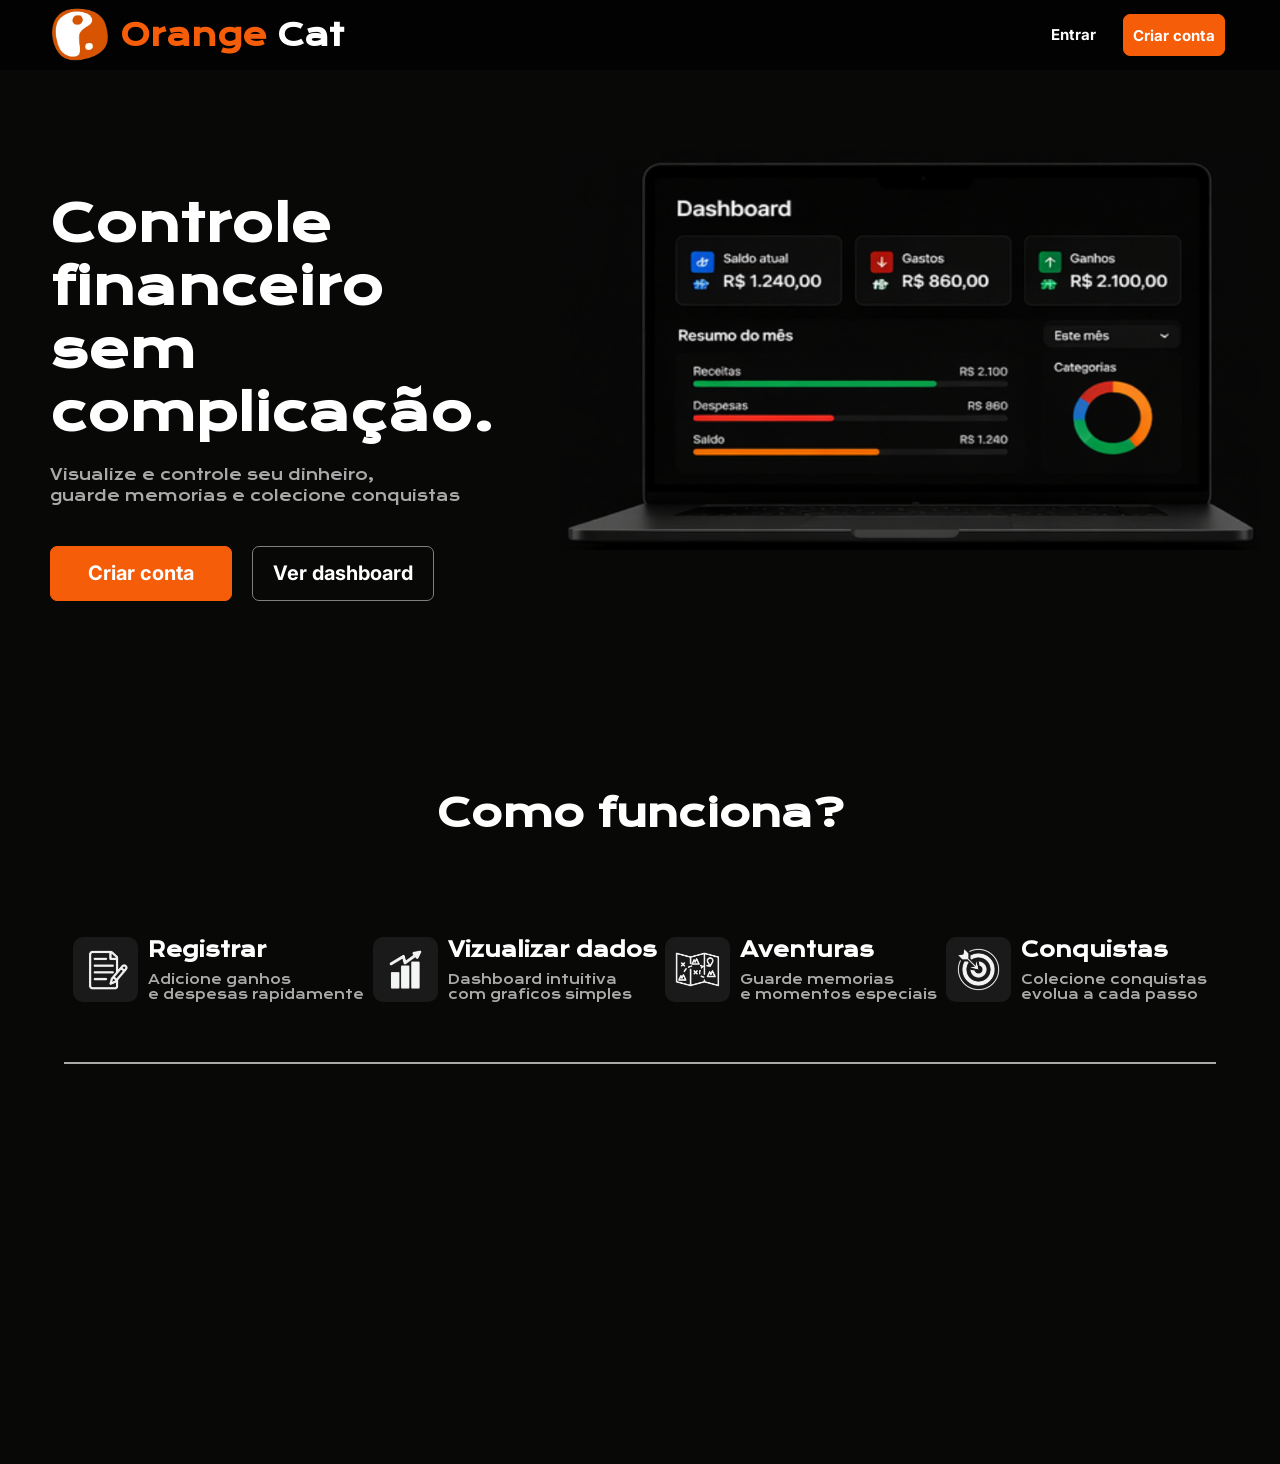
==== public/index.html @ da811954 "atualização 30/04" ====
<!doctype html>
<html lang="en">
  <head>
    <meta charset="UTF-8" />
    <meta name="viewport" content="width=device-width, initial-scale=1.0" />
    <title>Orange Cat</title>
    <link rel="icon" type="image/png" href="assets/icones/log-sem-fundo.png" />
    <link rel="stylesheet" href="css/style.css" />
    <link rel="preconnect" href="https://fonts.googleapis.com" />
    <link rel="preconnect" href="https://fonts.gstatic.com" crossorigin />
    <link
      href="https://fonts.googleapis.com/css2?family=Inter:ital,opsz,wght@0,14..32,100..900;1,14..32,100..900&family=Krona+One&family=Manrope:wght@200..800&display=swap"
      rel="stylesheet"
    />
  </head>
  <body>
    <header id="cabecalho">
      <div class="ft_e_nm">
        <img
          src="assets/icones/log-sem-fundo.png"
          style="height: 90px; width: 80px"
        />
        <span> <span style="color: #f65d09">Orange</span> Cat</span>
      </div>
      <div class="criar_conta_he">
        <div class="entrarHeader">
          <a class="bh_entrar" href="login.html">Entrar</a
          ><a class="bh_cadastrar" href="cadastro.html">Criar conta</a>
        </div>
      </div>
    </header>
    <div id="primeiraPt">
      <div class="primeiraPt_esquerda">
        <h2>Controle financeiro<br />sem complicação.</h2>
        <span class="sp_cinza"
          >Visualize e controle seu dinheiro,<br />guarde memorias e colecione
          conquistas</span
        >
        <br />
        <div class="pPt_bts">
          <a class="b_P" href="cadastro.html">Criar conta</a>
          <a class="bh_ppt_dash" href="dashboard/dashboard.html"
            >Ver dashboard</a
          >
        </div>
      </div>
      <div class="primeiraPt_direita">
        <img class="imagem_pc" src="assets/img/pc_temporario_dash_fake.png" />
      </div>
    </div>
    <div id="segundaPt">
      <h3>Como funciona?</h3>
      <div class="pt_infos">
        <div class="infoP">
          <img src="assets/icones/icon_notas.png" />
          <div class="texto_cb">
            <h4>Registrar</h4>
            <span>Adicione ganhos<br />e despesas rapidamente</span>
          </div>
        </div>
        <div class="infoP">
          <img src="assets/icones/icon_grafico.png" />
          <div class="texto_cb">
            <h4>Vizualizar dados</h4>
            <span>Dashboard intuitiva<br />com graficos simples</span>
          </div>
        </div>
        <div class="infoP">
          <img src="assets/icones/icon_mapa.png" />
          <div class="texto_cb">
            <h4>Aventuras</h4>
            <span>Guarde memorias<br />e momentos especiais</span>
          </div>
        </div>
        <div class="infoP">
          <img src="assets/icones/icon_conquista.png" />
          <div class="texto_cb">
            <h4>Conquistas</h4>
            <span>Colecione conquistas<br />evolua a cada passo</span>
          </div>
        </div>
      </div>
    </div>
  </body>
</html>
<script>
  function verificarScroll() {
    let navbar = document.getElementById("cabecalho");

    if (window.scrollY > 50) {
      navbar.classList.add("scroll");
    } else {
      navbar.classList.remove("scroll");
    }
  }

  window.onscroll = verificarScroll;
</script>
---- public/css/style.css ----
body{
    margin: 0;
    background-color: #080807;
    font-family: "Krona One", sans-serif;
    color: white;
}
a{
    display: flex;
    justify-content: center;
    align-items: center;
    transition: 0.2s;
    font-weight: bold;
    text-decoration: none;
    font-family: "Inter", sans-serif;
}
.b_P:hover{
    color: #f65d09;
    background-color: white;
    border: 1px solid white;
}
.bh_ppt_dash:hover{
    color: #080807;
    background-color: white;
    border: 1px solid white;
}
.entrarHeader{
    display: flex;
    flex-direction: row;
}

#cabecalho{
    position: relative;

    left: 50%;
    transform: translateX(-50%);
    background-color: #020202;
    display: flex;
    width: 100%;
    height: 70px;
    align-items: center;
    justify-content: space-between;
    transition: 
    width 0.3s,
    height 0.3s,
    background-color 0.3s,
    box-shadow 0.3s,
    border-radius 0.3s;
}

#cabecalho.scroll{
    position: fixed;
    width: 900px;
    backdrop-filter: blur(10px);
    background-color: rgba(0,0,0,0.7);
    left: 50%;
    transform: translateX(-50%);
    border-radius: 20px;
    border: 1px solid darkgray;

    transition: 
    width 0.5s ,
    height 0.5s,
    background-color 0.5s,
    box-shadow 0.5s,
    border-radius 0.5s;
}
.ft_e_nm{
    display: flex;
    height: 100px;
    width: 500px;
    color: white;
    align-items: center;
    font-size: 30px;
    font-weight: bold;
    font-family: "Krona One", sans-serif;
    margin-left: 40px;

}
.criar_conta_he{
    margin-right: 55px;
    gap: 5px;
}
.criar_conta_he a{
    width: 100px;
    height: 40px;
    border-radius: 7px;
    font-size: 15px;
    font-weight: bold;
    color: white;
    
}

.bh_entrar{
    background-color: transparent;
    border: 0;
    color: white;
}

.bh_cadastrar{
    background-color: #f65d09;
    border: 1px solid #f65d09;

}

h2{
    color: white;
    font-size: 50px;
    margin-bottom: 20px;
}
.sp_cinza{
    color: darkgray;
    font-size: 15px;
}

#primeiraPt{
    width: 900px;
    display: flex;
    width: 100%;
    flex-direction: row;
    padding-top: 50px;
    justify-content: space-around;
    margin-top: 30px;
}

.pPt_bts {
    display: flex;
    align-items: center;
    gap: 20px;
    margin-top: 40px;
}

.pPt_bts a{
    width: 180px;
    height: 53px;
    border-radius: 7px;
    font-size: 20px;
    font-weight: bold;
    color: white;
}
.b_P{
    background-color: #f65d09;
    border: 1px solid #f65d09;

}
.bh_ppt_dash{
    background-color: transparent;
    border: 1px solid grey;
}
.imagem_pc{
    width: 700px;
    height: 400px;
}
.primeiraPt_esquerda{
    margin-left: 50px;
}
.primeiraPt_direita{
    margin-right: 20px;
}
#segundaPt{
    display: flex;
    flex-direction: column;
    align-items: center;
    padding-top: 150px;
    
}
.infoP{
    display: flex;
    flex-direction: row;
    gap: 10px;
    transition: 0.3s;
}
.infoP:hover{
    scale: 1.1;
    transform: translateY(-10px);
    }
.infoP img{
    width: 65px;
    height: 65px;
    border-radius: 10px;
}
h4{
    margin: 0;
}
.texto_cb{
    font-size: 20px;
    display: flex;
    justify-content: space-between;
    flex-direction: column;
}
.texto_cb span{
    display: block;
    font-size: 13px;
    line-height: 15px;
    color: darkgray;
}

.pt_infos{
    display: flex;
    flex-direction: row;
    justify-content: space-evenly;
    width: 90%;
    border-bottom:2px solid darkgray;
    padding-bottom: 60px ;
    margin-bottom: 400px;
}
h3{
    font-size: 38px;
    margin-bottom: 100px;
}
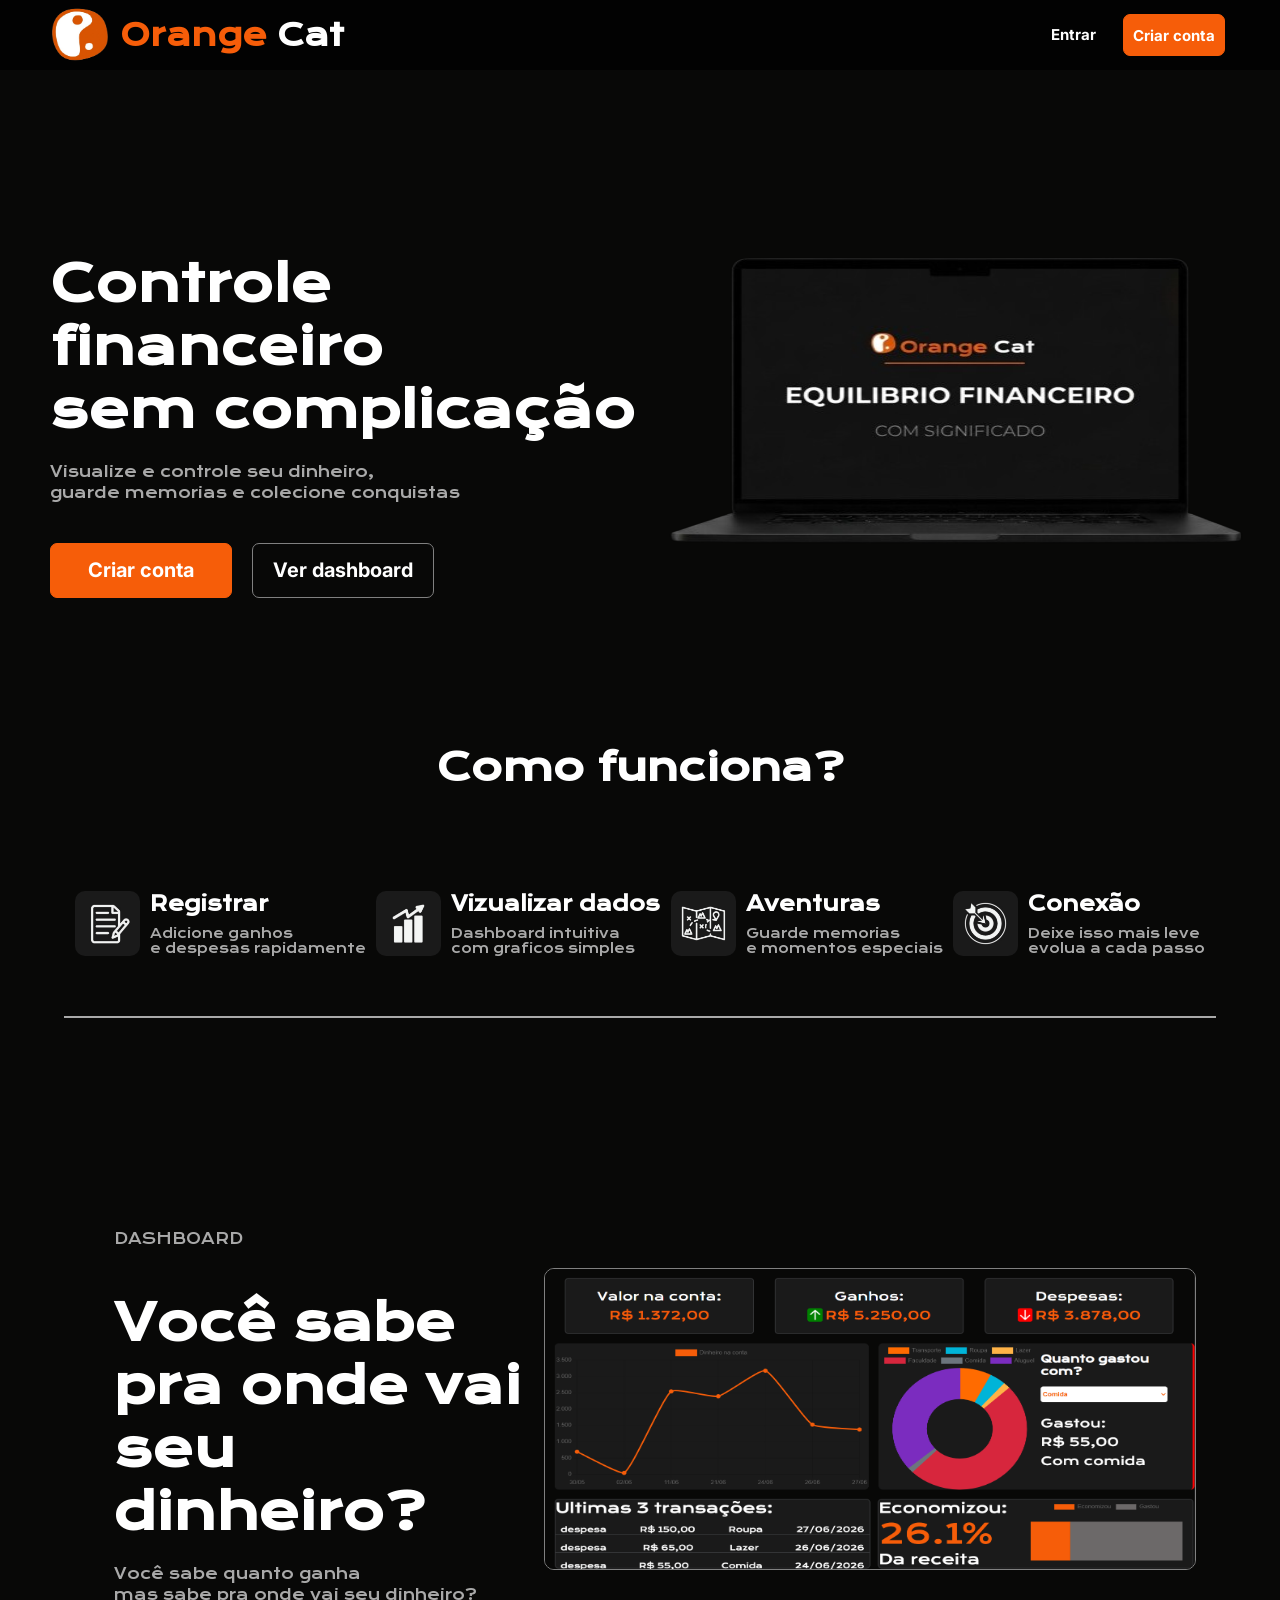
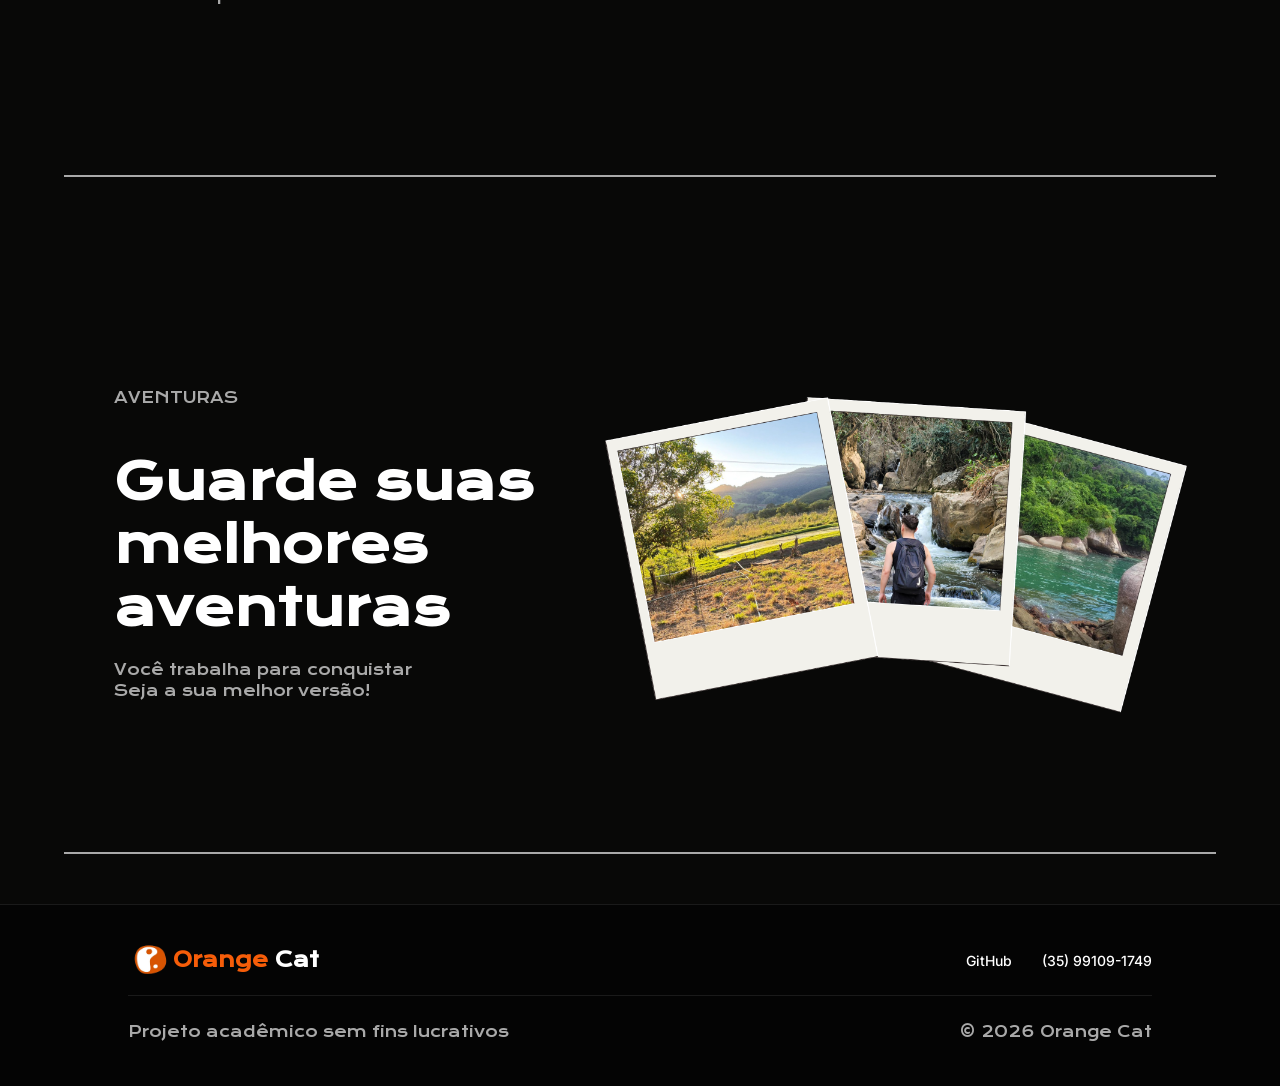
==== commit 2fb006a0: "feat provavelmente esta pronto" ====
--- a/public/index.html
+++ b/public/index.html
@@ -8,8 +8,10 @@
     <link rel="stylesheet" href="css/style.css" />
     <link rel="preconnect" href="https://fonts.googleapis.com" />
     <link rel="preconnect" href="https://fonts.gstatic.com" crossorigin />
+    <link rel="preconnect" href="https://fonts.googleapis.com" />
+    <link rel="preconnect" href="https://fonts.gstatic.com" crossorigin />
     <link
-      href="https://fonts.googleapis.com/css2?family=Inter:ital,opsz,wght@0,14..32,100..900;1,14..32,100..900&family=Krona+One&family=Manrope:wght@200..800&display=swap"
+      href="https://fonts.googleapis.com/css2?family=Inter:ital,opsz,wght@0,14..32,100..900;1,14..32,100..900&family=Krona+One&family=Manrope:wght@200..800&family=Outfit:wght@100..900&family=Poppins:ital,wght@0,100;0,200;0,300;0,400;0,500;0,600;0,700;0,800;0,900;1,100;1,200;1,300;1,400;1,500;1,600;1,700;1,800;1,900&family=Roboto+Mono:ital,wght@0,100..700;1,100..700&display=swap"
       rel="stylesheet"
     />
   </head>
@@ -20,7 +22,7 @@
           src="assets/icones/log-sem-fundo.png"
           style="height: 90px; width: 80px"
         />
-        <span> <span style="color: #f65d09">Orange</span> Cat</span>
+        <span id="tt"> <span style="color: #f65d09">Orange</span> Cat</span>
       </div>
       <div class="criar_conta_he">
         <div class="entrarHeader">
@@ -29,9 +31,9 @@
         </div>
       </div>
     </header>
-    <div id="primeiraPt">
+    <div class="primeiraPt">
       <div class="primeiraPt_esquerda">
-        <h2>Controle financeiro<br />sem complicação.</h2>
+        <h2>Controle financeiro<br />sem complicação</h2>
         <span class="sp_cinza"
           >Visualize e controle seu dinheiro,<br />guarde memorias e colecione
           conquistas</span
@@ -39,13 +41,11 @@
         <br />
         <div class="pPt_bts">
           <a class="b_P" href="cadastro.html">Criar conta</a>
-          <a class="bh_ppt_dash" href="dashboard/dashboard.html"
-            >Ver dashboard</a
-          >
+          <a class="bh_ppt_dash" href="login.html">Ver dashboard</a>
         </div>
       </div>
       <div class="primeiraPt_direita">
-        <img class="imagem_pc" src="assets/img/pc_temporario_dash_fake.png" />
+        <img class="imagem_pc" src="assets/img/nt-def.png" />
       </div>
     </div>
     <div id="segundaPt">
@@ -75,12 +75,65 @@
         <div class="infoP">
           <img src="assets/icones/icon_conquista.png" />
           <div class="texto_cb">
-            <h4>Conquistas</h4>
-            <span>Colecione conquistas<br />evolua a cada passo</span>
+            <h4>Conexão</h4>
+            <span>Deixe isso mais leve<br />evolua a cada passo</span>
           </div>
         </div>
       </div>
     </div>
+    <div class="primeiraPt pt3_dash">
+      <div class="primeiraPt_esquerda">
+        <span class="sp_cinza">DASHBOARD </span>
+        <h2>
+          Você sabe<br />
+          pra onde vai<br />seu dinheiro?
+        </h2>
+        <span class="sp_cinza"
+          >Você sabe quanto ganha<br />mas sabe pra onde vai seu dinheiro?
+        </span>
+        <br />
+      </div>
+      <div class="primeiraPt_direita">
+        <img class="imagem_dash_pt3" src="assets/img/img_dash.png" />
+      </div>
+    </div>
+    <div class="primeiraPt pt3_dash">
+      <div class="primeiraPt_esquerda">
+        <span class="sp_cinza">AVENTURAS </span>
+        <h2>
+          Guarde suas melhores<br />
+          aventuras<br />
+        </h2>
+        <span class="sp_cinza"
+          >Você trabalha para conquistar<br />Seja a sua melhor versão!</span
+        >
+        <br />
+      </div>
+      <div class="primeiraPt_direita">
+        <img class="imagem_polaroide" src="assets/img/polaroides.png" />
+      </div>
+    </div>
+    <footer id="rodape">
+      <div class="rodape_topo">
+        <div class="ft_e_nm" style="margin-left: 0">
+          <img
+            src="assets/icones/log-sem-fundo.png"
+            style="height: 50px; width: 45px"
+          />
+          <span id="tt" style="font-size: 20px">
+            <span style="color: #f65d09">Orange</span> Cat</span
+          >
+        </div>
+        <div class="rodape_links">
+          <a href="https://github.com/VitorCanquerini"> GitHub</a>
+          <a href=""> (35) 99109-1749</a>
+        </div>
+      </div>
+      <div class="rodape_base">
+        <span class="sp_cinza">Projeto acadêmico sem fins lucrativos</span>
+        <span class="sp_cinza">© 2026 Orange Cat</span>
+      </div>
+    </footer>
   </body>
 </html>
 <script>
--- a/public/css/style.css
+++ b/public/css/style.css
@@ -4,6 +4,11 @@
     font-family: "Krona One", sans-serif;
     color: white;
 }
+
+#img_usuario{
+    border-radius: 50%;
+    border: 2px solid white;
+}
 a{
     display: flex;
     justify-content: center;
@@ -12,6 +17,7 @@
     font-weight: bold;
     text-decoration: none;
     font-family: "Inter", sans-serif;
+    color: white;
 }
 .b_P:hover{
     color: #f65d09;
@@ -39,15 +45,15 @@
     height: 70px;
     align-items: center;
     justify-content: space-between;
-    transition: 
+    /* transition: 
     width 0.3s,
     height 0.3s,
     background-color 0.3s,
     box-shadow 0.3s,
-    border-radius 0.3s;
-}
-
-#cabecalho.scroll{
+    border-radius 0.3s; */
+}
+
+/* #cabecalho.scroll{
     position: fixed;
     width: 900px;
     backdrop-filter: blur(10px);
@@ -63,7 +69,7 @@
     background-color 0.5s,
     box-shadow 0.5s,
     border-radius 0.5s;
-}
+} */
 .ft_e_nm{
     display: flex;
     height: 100px;
@@ -76,6 +82,9 @@
     margin-left: 40px;
 
 }
+
+
+
 .criar_conta_he{
     margin-right: 55px;
     gap: 5px;
@@ -112,12 +121,12 @@
     font-size: 15px;
 }
 
-#primeiraPt{
+.primeiraPt{
     width: 900px;
     display: flex;
     width: 100%;
     flex-direction: row;
-    padding-top: 50px;
+    padding-top: 110px;
     justify-content: space-around;
     margin-top: 30px;
 }
@@ -147,20 +156,22 @@
     border: 1px solid grey;
 }
 .imagem_pc{
-    width: 700px;
-    height: 400px;
+    margin-top: 0;
+    width: 600px;
+    height: 500px;
 }
 .primeiraPt_esquerda{
     margin-left: 50px;
 }
 .primeiraPt_direita{
+    margin-top: -60px;
     margin-right: 20px;
 }
 #segundaPt{
     display: flex;
     flex-direction: column;
     align-items: center;
-    padding-top: 150px;
+    padding-top: 50px;
     
 }
 .infoP{
@@ -194,6 +205,11 @@
     color: darkgray;
 }
 
+.usuarioHeader{
+    display: flex;
+    gap: 10px;
+}
+
 .pt_infos{
     display: flex;
     flex-direction: row;
@@ -201,9 +217,134 @@
     width: 90%;
     border-bottom:2px solid darkgray;
     padding-bottom: 60px ;
-    margin-bottom: 400px;
 }
 h3{
     font-size: 38px;
     margin-bottom: 100px;
+}
+
+#a_escolhido{
+    background-color: white;
+    color: #f65d09;
+    height: 30px;
+    width: 200px;
+    border-radius: 8px;
+    font-weight: bold;
+}
+
+
+.imagem_dash_pt3{
+    margin-top: 100px;
+    width: 650px;
+    height: 300px;
+    border: 1px solid grey;
+    border-radius: 10px;
+    margin-bottom: 200px;
+}
+
+
+.imagem_polaroide{
+    margin-top: -80px;
+    height: 600px;
+    clip-path: inset(100px 0 100px 0);
+}
+
+
+.pt3_dash{
+    margin-top: 100px;
+    width: 90%;
+    border-bottom: 2px solid darkgray;
+    justify-content: space-between;
+    margin-left: auto;
+  margin-right: auto;
+
+}
+
+
+
+
+
+
+
+
+
+
+
+
+
+
+
+
+
+
+
+
+
+
+
+
+
+
+
+
+
+
+
+
+
+
+
+
+
+
+
+
+
+
+
+
+
+
+
+
+#rodape {
+  background-color: #040404;
+  border-top: 1px solid #1a1a1a;
+  padding: 50px 10%;
+  display: flex;
+  flex-direction: column;
+  margin-top: 50px;
+}
+
+.rodape_topo {
+  display: flex;
+  justify-content: space-between;
+  align-items: center;
+  border-bottom: 1px solid #1a1a1a;
+  padding-bottom: 30px;
+  margin-bottom: 30px;
+  height: 10px;
+}
+
+.rodape_links {
+  display: flex;
+  gap: 30px;
+}
+
+.rodape_links a {
+  font-size: 14px;
+  color: white;
+  justify-content: flex-start;
+  font-weight: 500;
+}
+
+.rodape_links a:hover {
+  color: #f65d09;
+}
+
+.rodape_base {
+  display: flex;
+  justify-content: space-between;
+  align-items: center;
+  height: 10px;
 }
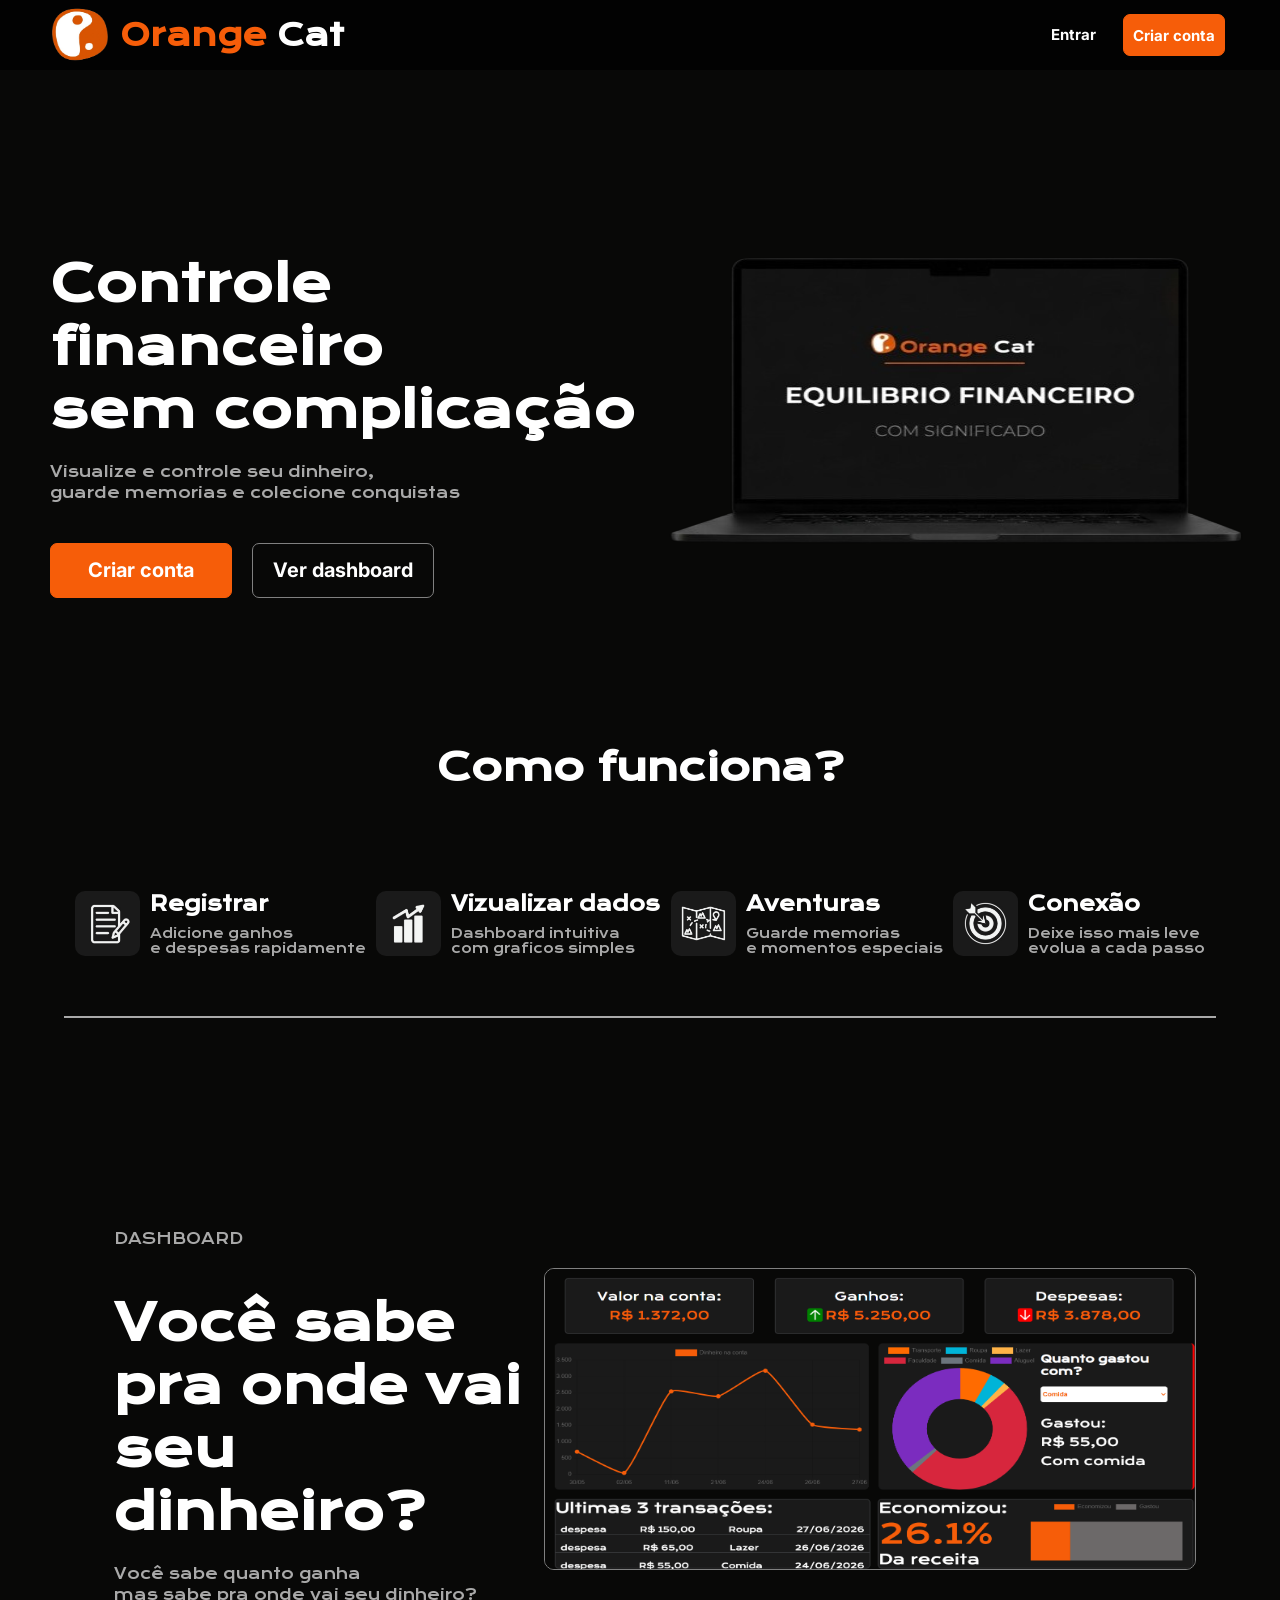
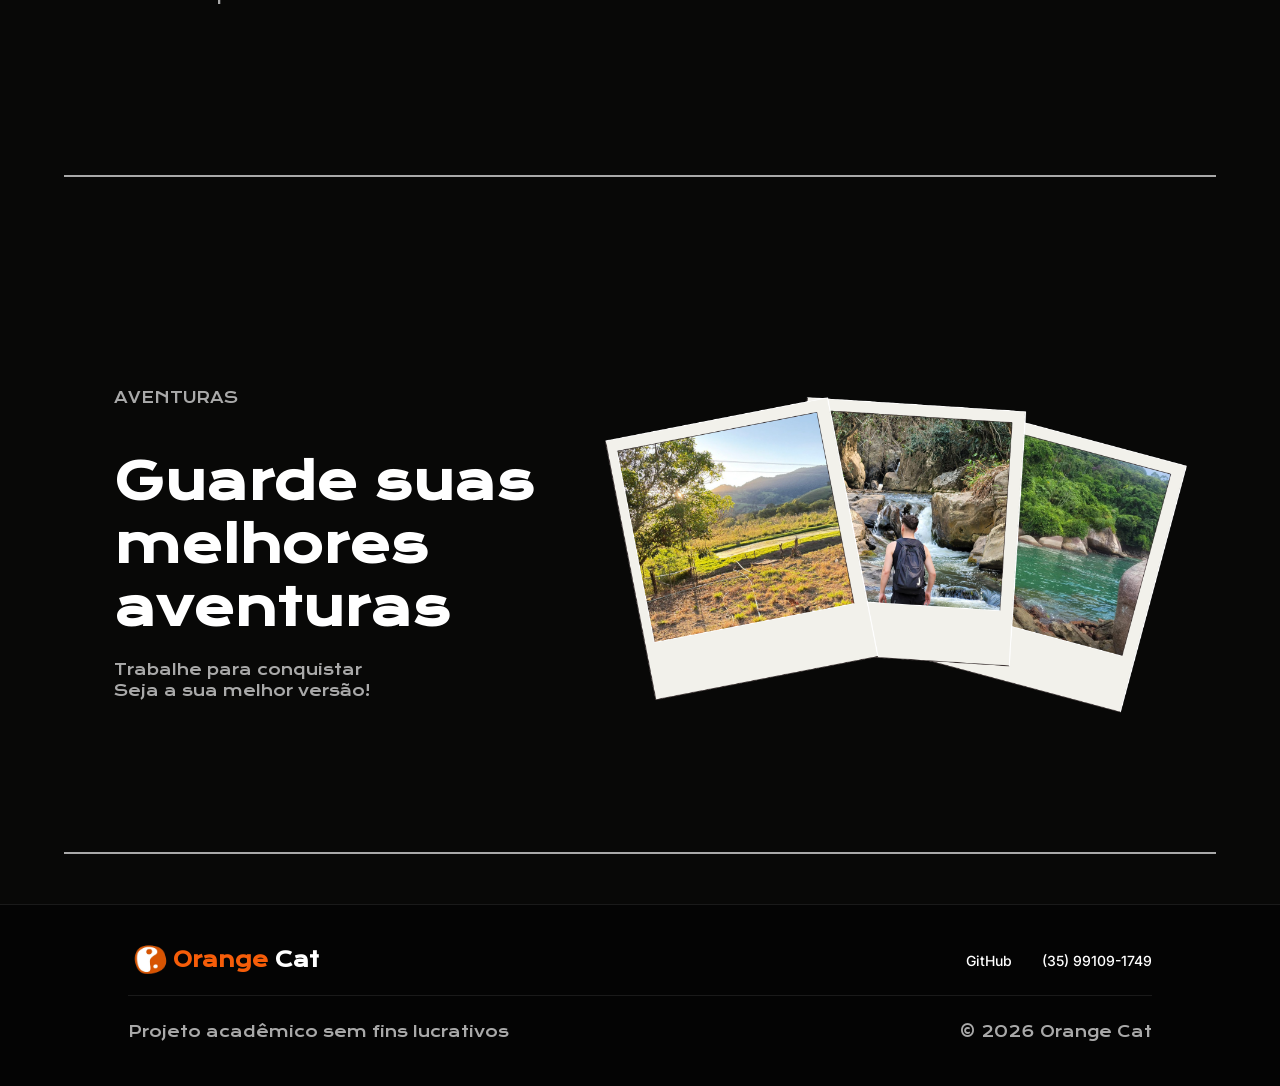
==== commit c76eb7e3: "fix validação resolvida" ====
--- a/public/index.html
+++ b/public/index.html
@@ -105,7 +105,7 @@
           aventuras<br />
         </h2>
         <span class="sp_cinza"
-          >Você trabalha para conquistar<br />Seja a sua melhor versão!</span
+          >Trabalhe para conquistar<br />Seja a sua melhor versão!</span
         >
         <br />
       </div>
